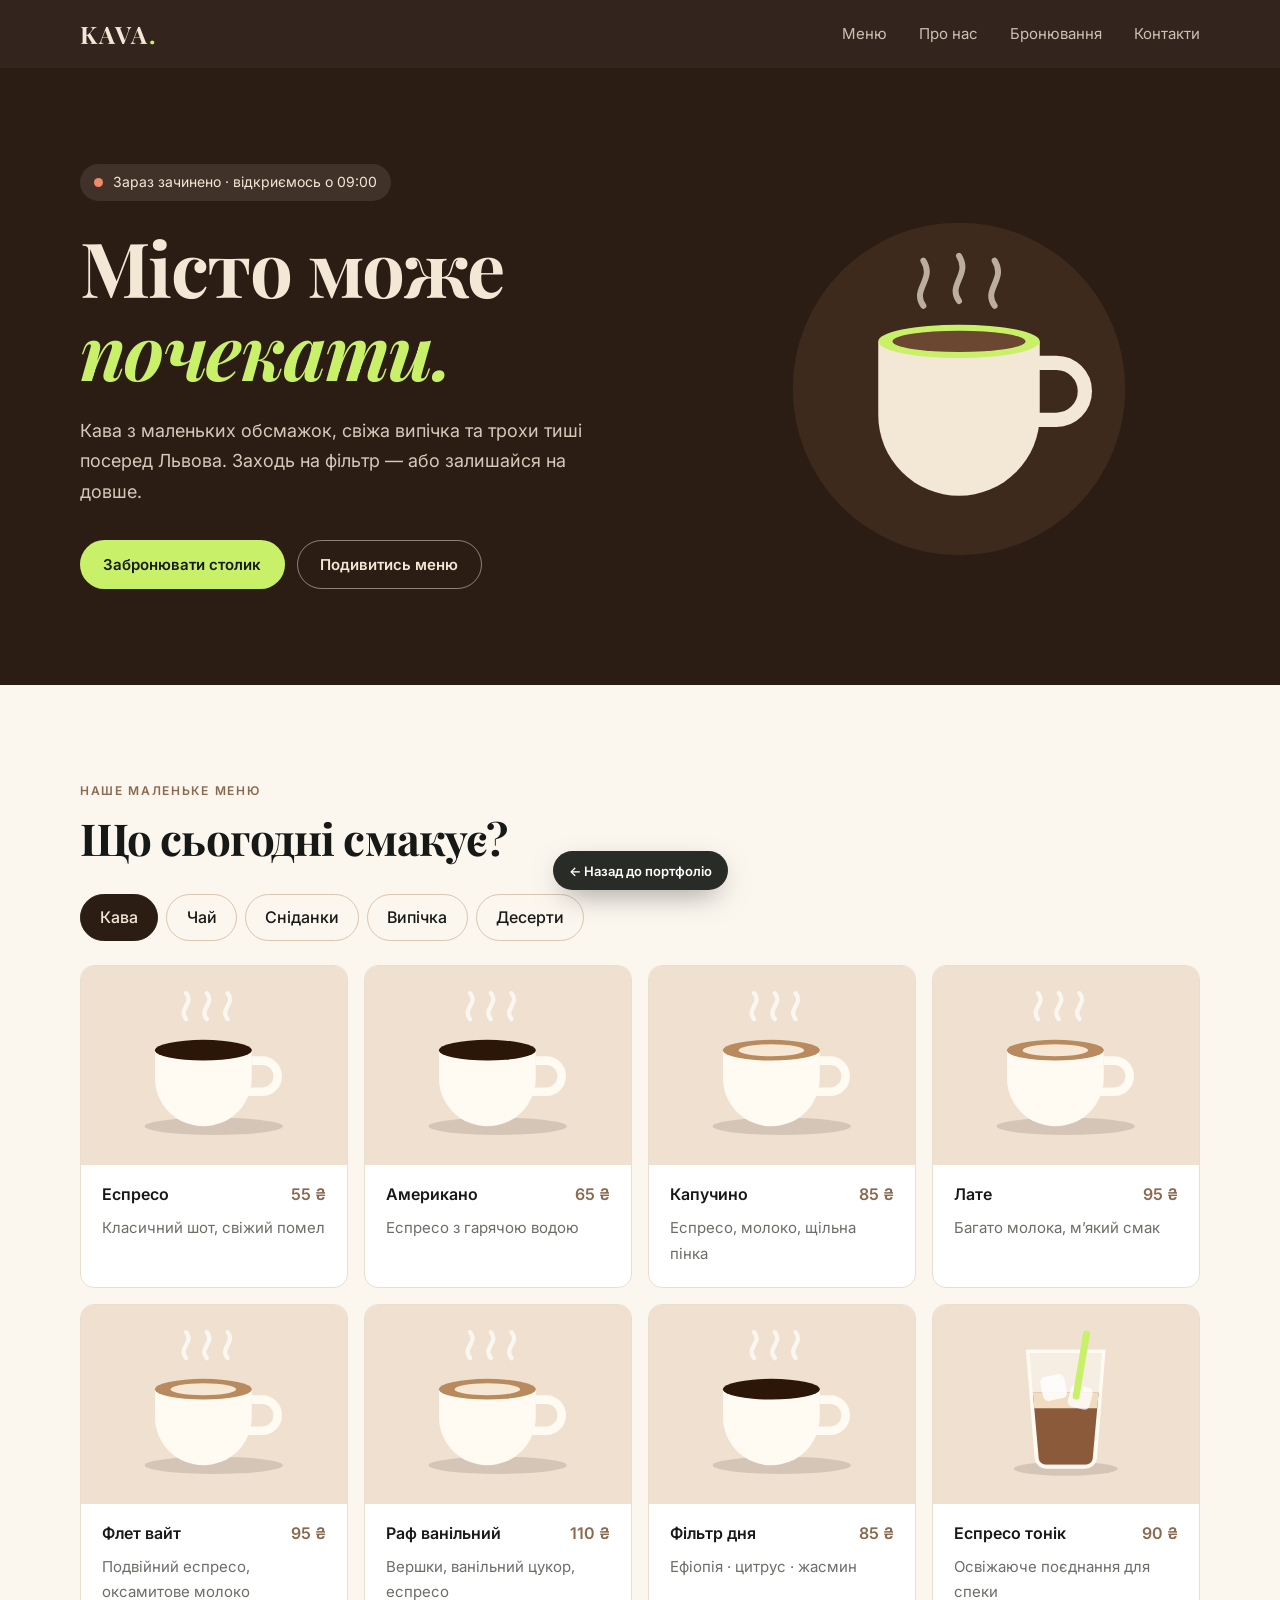
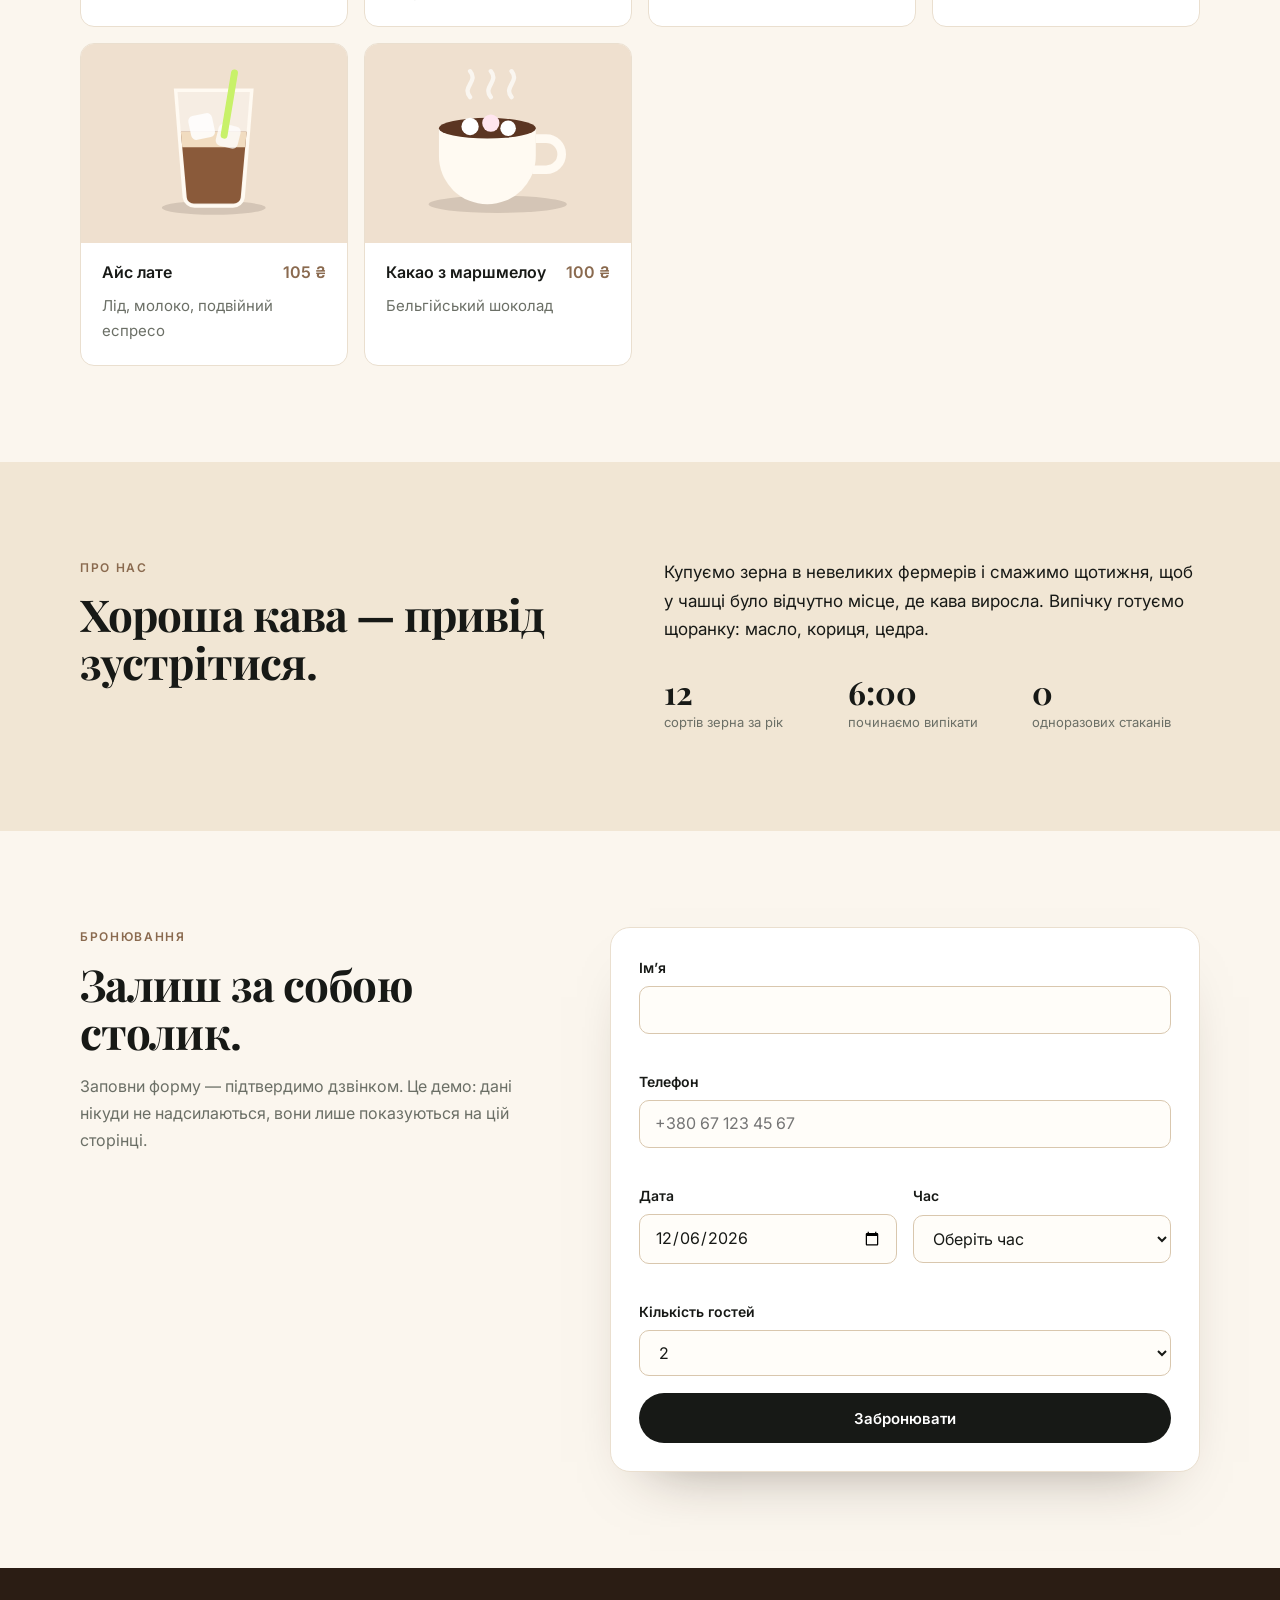
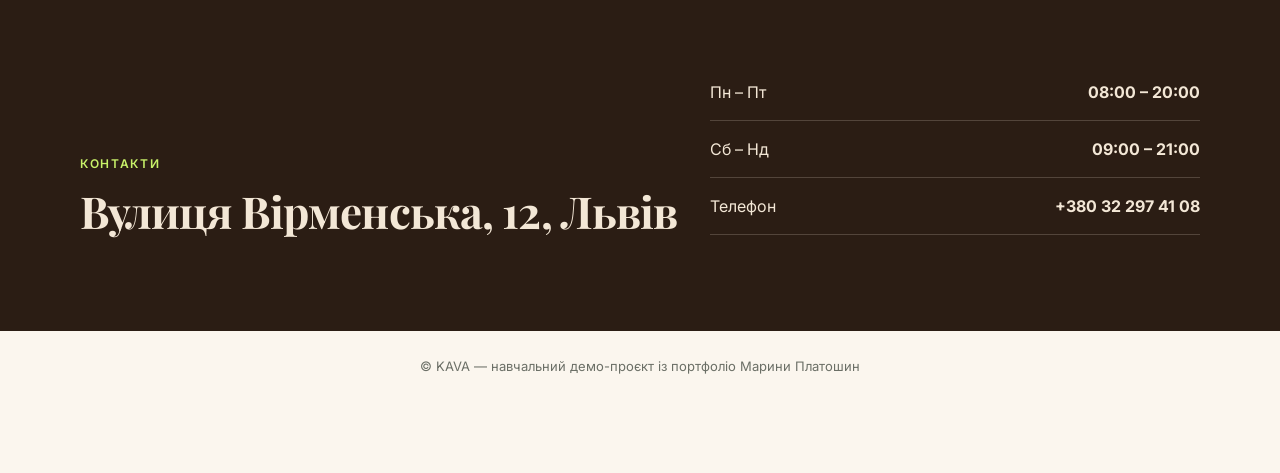
==== projects/cafe/index.html @ 63fb95f3 "Publish five interactive project demos" ====
<!doctype html>
<html lang="uk">
<head>
  <meta charset="UTF-8">
  <meta name="viewport" content="width=device-width, initial-scale=1.0">
  <meta name="theme-color" content="#2b1d14">
  <meta name="description" content="Демо-сайт кав’ярні: меню з категоріями, статус «відкрито/зачинено» та форма бронювання столика з валідацією.">
  <title>KAVA — сайт кав’ярні (демо)</title>
  <link rel="preconnect" href="https://fonts.googleapis.com">
  <link rel="preconnect" href="https://fonts.gstatic.com" crossorigin>
  <link href="https://fonts.googleapis.com/css2?family=Inter:wght@400;500;600&family=Playfair+Display:ital,wght@0,600;0,700;1,600&display=swap" rel="stylesheet">
  <link rel="stylesheet" href="../../assets/base.css">
  <link rel="stylesheet" href="style.css">
</head>
<body class="has-demo-bar">
  <header class="top">
    <div class="wrap top-in">
      <a class="logo" href="#home">KAVA<span>.</span></a>
      <button class="burger" aria-expanded="false" aria-controls="menu-nav" aria-label="Відкрити меню"><span></span><span></span></button>
      <nav id="menu-nav" class="nav" aria-label="Головна навігація">
        <a href="#menu">Меню</a><a href="#about">Про нас</a><a href="#book">Бронювання</a><a href="#visit">Контакти</a>
      </nav>
    </div>
  </header>

  <main>
    <section id="home" class="hero">
      <div class="wrap hero-in">
        <div class="hero-copy">
          <p id="open-status" class="status" role="status"><span class="dot"></span><span class="status-text">Перевіряю години роботи…</span></p>
          <h1>Місто може <em>почекати.</em></h1>
          <p class="lead">Кава з маленьких обсмажок, свіжа випічка та трохи тиші посеред Львова. Заходь на фільтр — або залишайся на довше.</p>
          <div class="hero-actions">
            <a class="btn btn-lime" href="#book">Забронювати столик</a>
            <a class="btn btn-line-light" href="#menu">Подивитись меню</a>
          </div>
        </div>
        <div class="hero-art" aria-hidden="true">
          <svg viewBox="0 0 320 320" role="img"><circle cx="160" cy="170" r="140" fill="#3d2a1d"/>
            <path d="M92 130h136v62a68 68 0 0 1-68 68 68 68 0 0 1-68-68z" fill="#f3e7d6"/>
            <path d="M228 148h14a24 24 0 0 1 0 48h-18" fill="none" stroke="#f3e7d6" stroke-width="12" stroke-linecap="round"/>
            <ellipse cx="160" cy="130" rx="68" ry="14" fill="#c8f169"/><ellipse cx="160" cy="130" rx="56" ry="9" fill="#6b4630"/>
            <path class="steam" d="M130 100c-10-14 10-22 0-38M160 96c-10-14 10-22 0-38M190 100c-10-14 10-22 0-38" fill="none" stroke="#f3e7d6" stroke-width="5" stroke-linecap="round" opacity=".7"/></svg>
        </div>
      </div>
    </section>

    <section id="menu" class="block">
      <div class="wrap">
        <p class="eyebrow">Наше маленьке меню</p>
        <h2>Що сьогодні смакує?</h2>
        <div class="tabs" role="tablist" aria-label="Категорії меню"></div>
        <ul id="menu-list" class="menu-list" role="tabpanel"></ul>
      </div>
    </section>

    <section id="about" class="block alt">
      <div class="wrap about">
        <div>
          <p class="eyebrow">Про нас</p>
          <h2>Хороша кава — привід зустрітися.</h2>
        </div>
        <div class="about-text">
          <p>Купуємо зерна в невеликих фермерів і смажимо щотижня, щоб у чашці було відчутно місце, де кава виросла. Випічку готуємо щоранку: масло, кориця, цедра.</p>
          <ul class="facts">
            <li><b>12</b><span>сортів зерна за рік</span></li>
            <li><b>6:00</b><span>починаємо випікати</span></li>
            <li><b>0</b><span>одноразових стаканів</span></li>
          </ul>
        </div>
      </div>
    </section>

    <section id="book" class="block">
      <div class="wrap book">
        <div>
          <p class="eyebrow">Бронювання</p>
          <h2>Залиш за собою столик.</h2>
          <p class="muted">Заповни форму — підтвердимо дзвінком. Це демо: дані нікуди не надсилаються, вони лише показуються на цій сторінці.</p>
        </div>
        <form id="booking" class="form" novalidate>
          <div class="field"><label for="b-name">Ім’я</label><input id="b-name" name="name" autocomplete="name" required><small class="err" data-for="name"></small></div>
          <div class="field"><label for="b-phone">Телефон</label><input id="b-phone" name="phone" type="tel" inputmode="tel" autocomplete="tel" placeholder="+380 67 123 45 67" required><small class="err" data-for="phone"></small></div>
          <div class="row">
            <div class="field"><label for="b-date">Дата</label><input id="b-date" name="date" type="date" required><small class="err" data-for="date"></small></div>
            <div class="field"><label for="b-time">Час</label><select id="b-time" name="time" required></select><small class="err" data-for="time"></small></div>
          </div>
          <div class="field"><label for="b-guests">Кількість гостей</label>
            <select id="b-guests" name="guests"><option>1</option><option selected>2</option><option>3</option><option>4</option><option>5</option><option>6</option></select></div>
          <button class="btn btn-dark" type="submit">Забронювати</button>
          <p id="book-result" class="result" role="status" hidden></p>
        </form>
      </div>
    </section>

    <section id="visit" class="block dark">
      <div class="wrap visit">
        <div><p class="eyebrow">Контакти</p><h2>Вулиця Вірменська, 12, Львів</h2></div>
        <ul class="hours">
          <li><span>Пн – Пт</span><b>08:00 – 20:00</b></li>
          <li><span>Сб – Нд</span><b>09:00 – 21:00</b></li>
          <li><span>Телефон</span><b>+380 32 297 41 08</b></li>
        </ul>
      </div>
    </section>
  </main>

  <footer class="foot"><div class="wrap">© KAVA — навчальний демо-проєкт із портфоліо Марини Платошин</div></footer>

  <div class="demo-bar"><a href="../../index.html#work">← Назад до портфоліо</a></div>
  <script src="main.js"></script>
</body>
</html>
---- assets/base.css ----
/* Спільні токени, типографіка та кнопки для головної сторінки і всіх демо.
   Правила з DESIGN.md: Inter (текст) + Playfair Display (заголовки),
   плавність 300ms ease-in-out, hover: підйом на 4px + м'яка тінь. */

:root {
  --ink: #171916;
  --paper: #f7f7f4;
  --sand: #eeefe9;
  --lime: #c8f169;
  --olive: #78933f;
  --muted: #6b6f66;
  --line: #dcded5;
  --radius: 14px;
  --ease: all 300ms ease-in-out;
  --font-text: 'Inter', system-ui, -apple-system, 'Segoe UI', Roboto, sans-serif;
  --font-head: 'Playfair Display', Georgia, 'Times New Roman', serif;
}

*, *::before, *::after { box-sizing: border-box; }
html { scroll-behavior: smooth; scroll-padding-top: 84px; -webkit-text-size-adjust: 100%; }
body { margin: 0; font-family: var(--font-text); font-size: 1rem; line-height: 1.7; color: var(--ink); background: var(--paper); -webkit-font-smoothing: antialiased; }
img, svg { max-width: 100%; display: block; }
a { color: inherit; text-decoration: none; }
button, input, select, textarea { font: inherit; color: inherit; }
button { cursor: pointer; }
h1, h2, h3 { font-family: var(--font-head); font-weight: 700; letter-spacing: -0.02em; line-height: 1.1; margin: 0; }
h1 { font-size: clamp(2.5rem, 7vw, 4.75rem); }
h2 { font-size: clamp(2rem, 4.5vw, 2.75rem); }
h3 { font-size: 1.375rem; }
p { margin: 0; }
:focus-visible { outline: 3px solid var(--olive); outline-offset: 3px; border-radius: 6px; }
.sr-only { position: absolute; width: 1px; height: 1px; overflow: hidden; clip: rect(0 0 0 0); white-space: nowrap; }
.wrap { width: min(1120px, 100% - 3rem); margin-inline: auto; }

/* Кнопки */
.btn { display: inline-flex; align-items: center; justify-content: center; gap: .6rem; min-height: 46px; padding: .7rem 1.4rem; border: 1px solid transparent; border-radius: 999px; font-weight: 600; font-size: .9375rem; transition: var(--ease); }
/* Невидима «підошва» під елементом: коли він піднімається при hover, курсор не вислизає з нього (без мерехтіння) */
.btn, .demo-bar a, .add, .cart-btn { position: relative; }
.btn::before, .demo-bar a::before, .add::before, .cart-btn::before { content: ''; position: absolute; left: 0; right: 0; top: 100%; height: 8px; }
.btn:hover { transform: translateY(-4px); box-shadow: 0 16px 32px -12px rgba(23, 25, 22, .35); }
.btn:active { transform: translateY(-1px); }
.btn-dark { background: var(--ink); color: #fff; }
.btn-lime { background: var(--lime); color: var(--ink); }
.btn-line { background: transparent; border-color: var(--ink); color: var(--ink); }
.btn[disabled] { opacity: .45; pointer-events: none; }

/* Тонка панель «назад до портфоліо» у кожному демо */
.demo-bar { position: fixed; z-index: 100; left: 0; right: 0; bottom: 0; display: flex; justify-content: center; padding: .6rem; pointer-events: none; }
.demo-bar a { pointer-events: auto; display: inline-flex; align-items: center; gap: .5rem; padding: .55rem 1rem; background: rgba(23, 25, 22, .92); color: #fff; border-radius: 999px; font-size: .8125rem; font-weight: 600; box-shadow: 0 10px 30px -10px rgba(0, 0, 0, .5); transition: var(--ease); }
.demo-bar a:hover { transform: translateY(-4px); background: var(--ink); }
body.has-demo-bar { padding-bottom: 4.5rem; }

@media (prefers-reduced-motion: reduce) {
  html { scroll-behavior: auto; }
  *, *::before, *::after { transition-duration: .01ms !important; animation-duration: .01ms !important; }
}
---- projects/cafe/style.css ----
body { background: #fbf6ee; --brown: #2b1d14; --cream: #f3e7d6; }
.muted { color: var(--muted); margin-top: 1rem; }
.eyebrow { font-size: .75rem; letter-spacing: .14em; text-transform: uppercase; color: #8a6a4f; font-weight: 600; margin-bottom: .75rem; }

.top { position: sticky; top: 0; z-index: 50; background: rgba(43, 29, 20, .96); backdrop-filter: blur(10px); color: var(--cream); }
.top-in { display: flex; align-items: center; justify-content: space-between; min-height: 68px; }
.logo { font-family: var(--font-head); font-weight: 700; font-size: 1.5rem; letter-spacing: .08em; }
.logo span { color: var(--lime); }
.nav { display: flex; gap: 2rem; font-size: .9375rem; }
.nav a { opacity: .8; transition: var(--ease); }
.nav a:hover { opacity: 1; color: var(--lime); }
.burger { display: none; width: 44px; height: 44px; border: 0; background: none; flex-direction: column; justify-content: center; align-items: center; gap: 6px; }
.burger span { width: 24px; height: 2px; background: var(--cream); transition: var(--ease); }
.burger[aria-expanded="true"] span:first-child { transform: translateY(4px) rotate(45deg); }
.burger[aria-expanded="true"] span:last-child { transform: translateY(-4px) rotate(-45deg); }

.hero { background: var(--brown); color: var(--cream); padding: clamp(3rem, 8vw, 6rem) 0; overflow: hidden; }
.hero-in { display: grid; gap: 3rem; grid-template-columns: 1.1fr .9fr; align-items: center; }
.hero h1 em { color: var(--lime); font-style: italic; }
.lead { margin-top: 1.5rem; max-width: 34rem; font-size: 1.125rem; opacity: .85; }
.hero-actions { display: flex; flex-wrap: wrap; gap: .75rem; margin-top: 2rem; }
.btn-line-light { background: transparent; border-color: rgba(243, 231, 214, .5); color: var(--cream); }
.status { display: inline-flex; align-items: center; gap: .6rem; margin-bottom: 1.5rem; padding: .4rem .9rem; border-radius: 999px; background: rgba(243, 231, 214, .1); font-size: .875rem; }
.dot { width: 9px; height: 9px; border-radius: 50%; background: #999; }
.status.open .dot { background: #7ddc6b; box-shadow: 0 0 0 4px rgba(125, 220, 107, .25); }
.status.closed .dot { background: #f08a6b; }
.hero-art svg { width: min(100%, 380px); margin-inline: auto; }
.steam { animation: steam 3s ease-in-out infinite; transform-origin: center; }
@keyframes steam { 0%, 100% { opacity: .35; transform: translateY(0); } 50% { opacity: .8; transform: translateY(-6px); } }

.block { padding: clamp(3.5rem, 8vw, 6rem) 0; }
.block.alt { background: #f1e6d4; }
.block.dark { background: var(--brown); color: var(--cream); }
.block.dark .eyebrow { color: var(--lime); }

.tabs { display: flex; flex-wrap: wrap; gap: .5rem; margin: 2rem 0 1.5rem; }
.tab { padding: .55rem 1.2rem; border: 1px solid #d9c7ae; border-radius: 999px; background: transparent; font-weight: 500; transition: var(--ease); }
.tab:hover { transform: translateY(-2px); }
.tab[aria-selected="true"] { background: var(--brown); border-color: var(--brown); color: var(--cream); }
.menu-list { list-style: none; margin: 0; padding: 0; display: grid; gap: 1rem; grid-template-columns: repeat(auto-fill, minmax(250px, 1fr)); }
.menu-item { display: flex; flex-direction: column; overflow: hidden; background: #fff; border-radius: var(--radius); border: 1px solid #eadfcf; transition: var(--ease); }
.dish { width: 100%; aspect-ratio: 3 / 2; object-fit: cover; background: #efe3d0; }
.dish-body { padding: 1.1rem 1.3rem 1.3rem; }
.menu-item:hover { transform: translateY(-4px); box-shadow: 0 20px 40px -20px rgba(43, 29, 20, .35); }
.food { aspect-ratio: 4 / 3; display: grid; place-items: center; background: #efe0cf; }
.food svg { width: 78%; height: auto; max-height: 90%; }
.food[data-cat="Чай"] { background: #e3ebd6; }
.food[data-cat="Сніданки"] { background: #f6e6c6; }
.food[data-cat="Випічка"] { background: #f2dbc2; }
.food[data-cat="Десерти"] { background: #f3dde0; }
.menu-body { padding: 1rem 1.3rem 1.3rem; }
.menu-item .top-line { display: flex; justify-content: space-between; gap: 1rem; font-weight: 600; }
.menu-item .price { color: #8a6a4f; white-space: nowrap; }
.menu-item p { margin-top: .4rem; font-size: .9375rem; color: var(--muted); }

.about { display: grid; gap: 3rem; grid-template-columns: 1fr 1fr; align-items: start; }
.about-text p { font-size: 1.0625rem; }
.facts { list-style: none; margin: 2rem 0 0; padding: 0; display: grid; grid-template-columns: repeat(3, 1fr); gap: 1rem; }
.facts b { display: block; font-family: var(--font-head); font-size: 2rem; line-height: 1; }
.facts span { font-size: .8125rem; color: var(--muted); }

.book { display: grid; gap: 3rem; grid-template-columns: .9fr 1.1fr; align-items: start; }
.form { display: grid; gap: 1.1rem; padding: 1.75rem; background: #fff; border-radius: 20px; border: 1px solid #eadfcf; box-shadow: 0 30px 60px -40px rgba(43, 29, 20, .5); }
.row { display: grid; grid-template-columns: 1fr 1fr; gap: 1rem; }
.field { display: grid; gap: .35rem; }
.field label { font-size: .875rem; font-weight: 600; }
.field input, .field select { min-height: 46px; padding: .6rem .9rem; border: 1px solid #d9c7ae; border-radius: 10px; background: #fffdf9; transition: var(--ease); }
.field input:focus, .field select:focus { outline: none; border-color: var(--brown); box-shadow: 0 0 0 3px rgba(200, 241, 105, .6); }
.field.invalid input, .field.invalid select { border-color: #c0392b; }
.err { color: #b3261e; font-size: .8125rem; min-height: 1em; }
.result { padding: 1rem 1.2rem; border-radius: 12px; background: #eaf6d0; color: #2f4a0f; font-weight: 500; }

.visit { display: grid; gap: 2rem; grid-template-columns: 1.1fr .9fr; align-items: end; }
.hours { list-style: none; margin: 0; padding: 0; }
.hours li { display: flex; justify-content: space-between; gap: 1rem; padding: .9rem 0; border-bottom: 1px solid rgba(243, 231, 214, .2); }
.foot { padding: 1.5rem 0; font-size: .8125rem; color: var(--muted); text-align: center; }

@media (max-width: 760px) {
  .burger { display: flex; }
  .nav { position: absolute; top: 68px; left: 0; right: 0; display: none; flex-direction: column; gap: 0; padding: .5rem 1.5rem 1.25rem; background: var(--brown); }
  .nav.open { display: flex; }
  .nav a { padding: .85rem 0; border-bottom: 1px solid rgba(243, 231, 214, .12); }
  .hero-in, .about, .book, .visit { grid-template-columns: 1fr; }
  .hero-art { order: -1; }
  .hero-art svg { width: 62%; }
  .row { grid-template-columns: 1fr; }
}
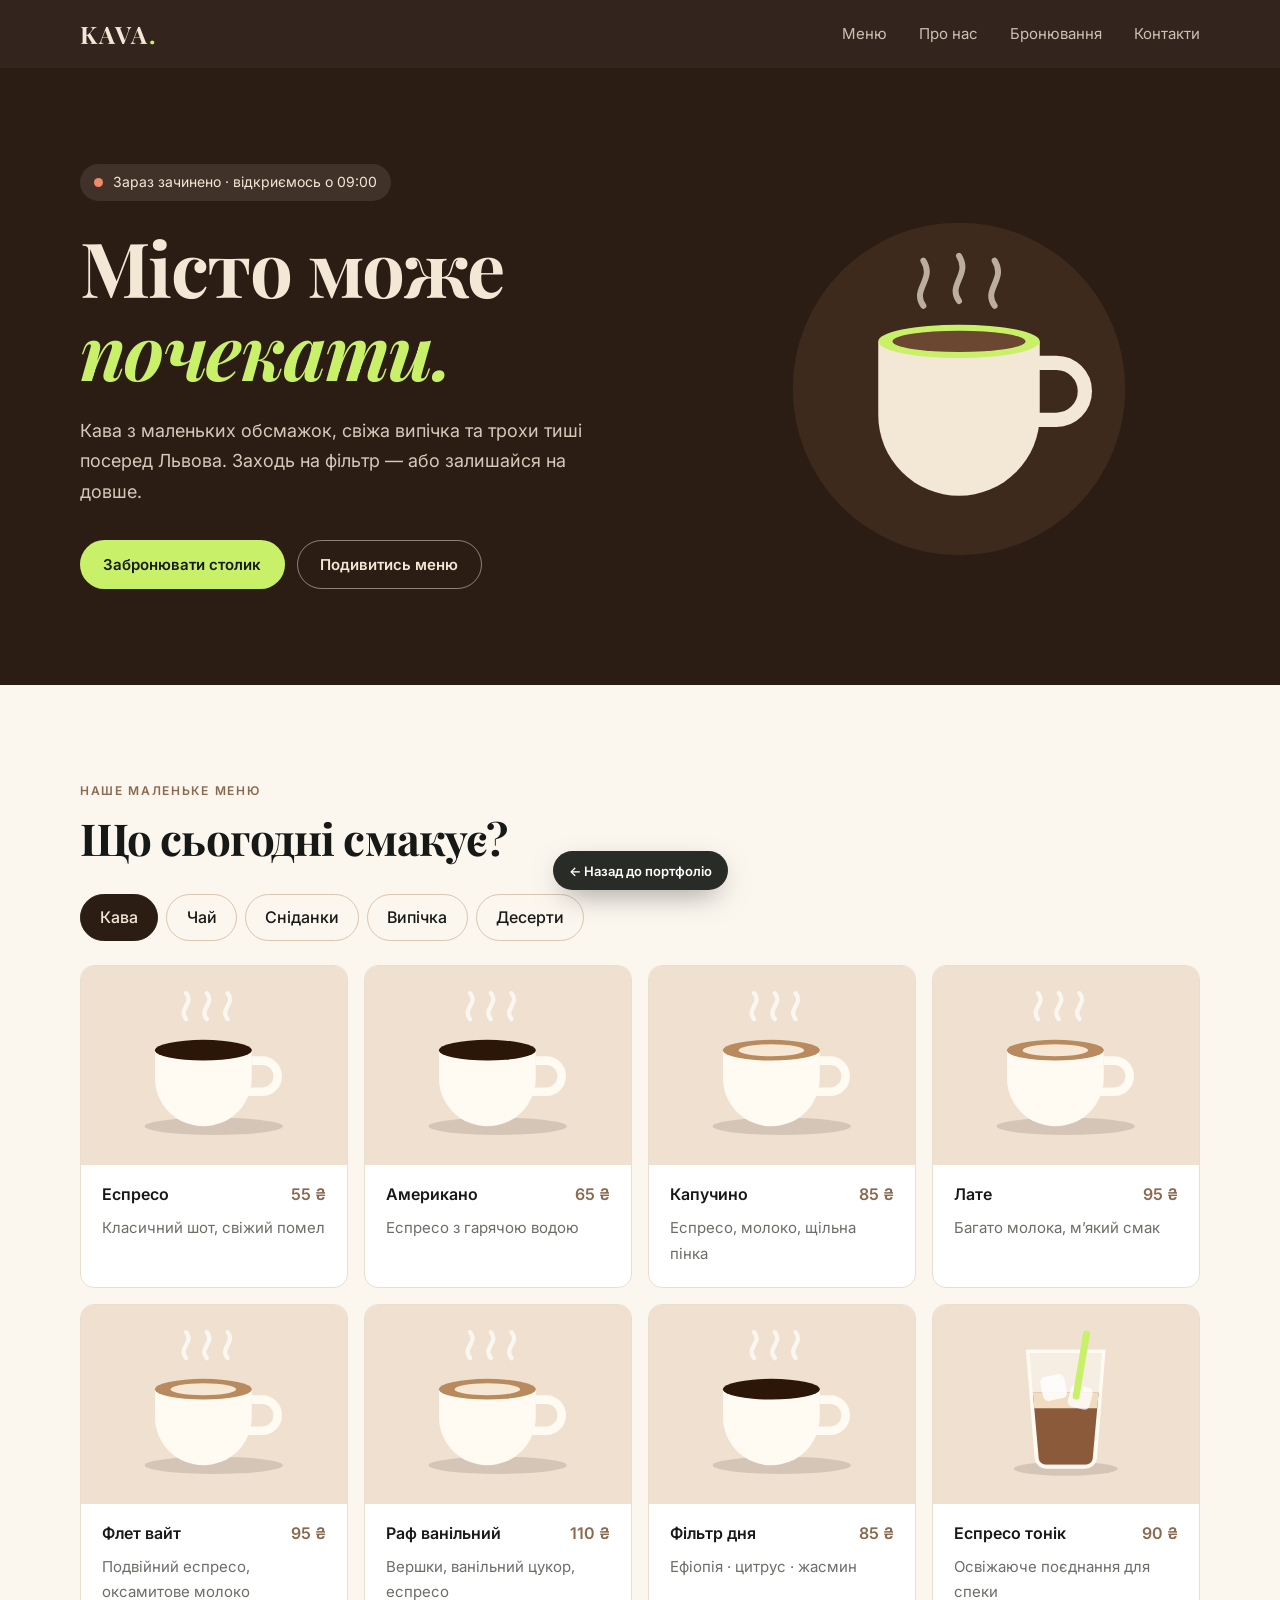
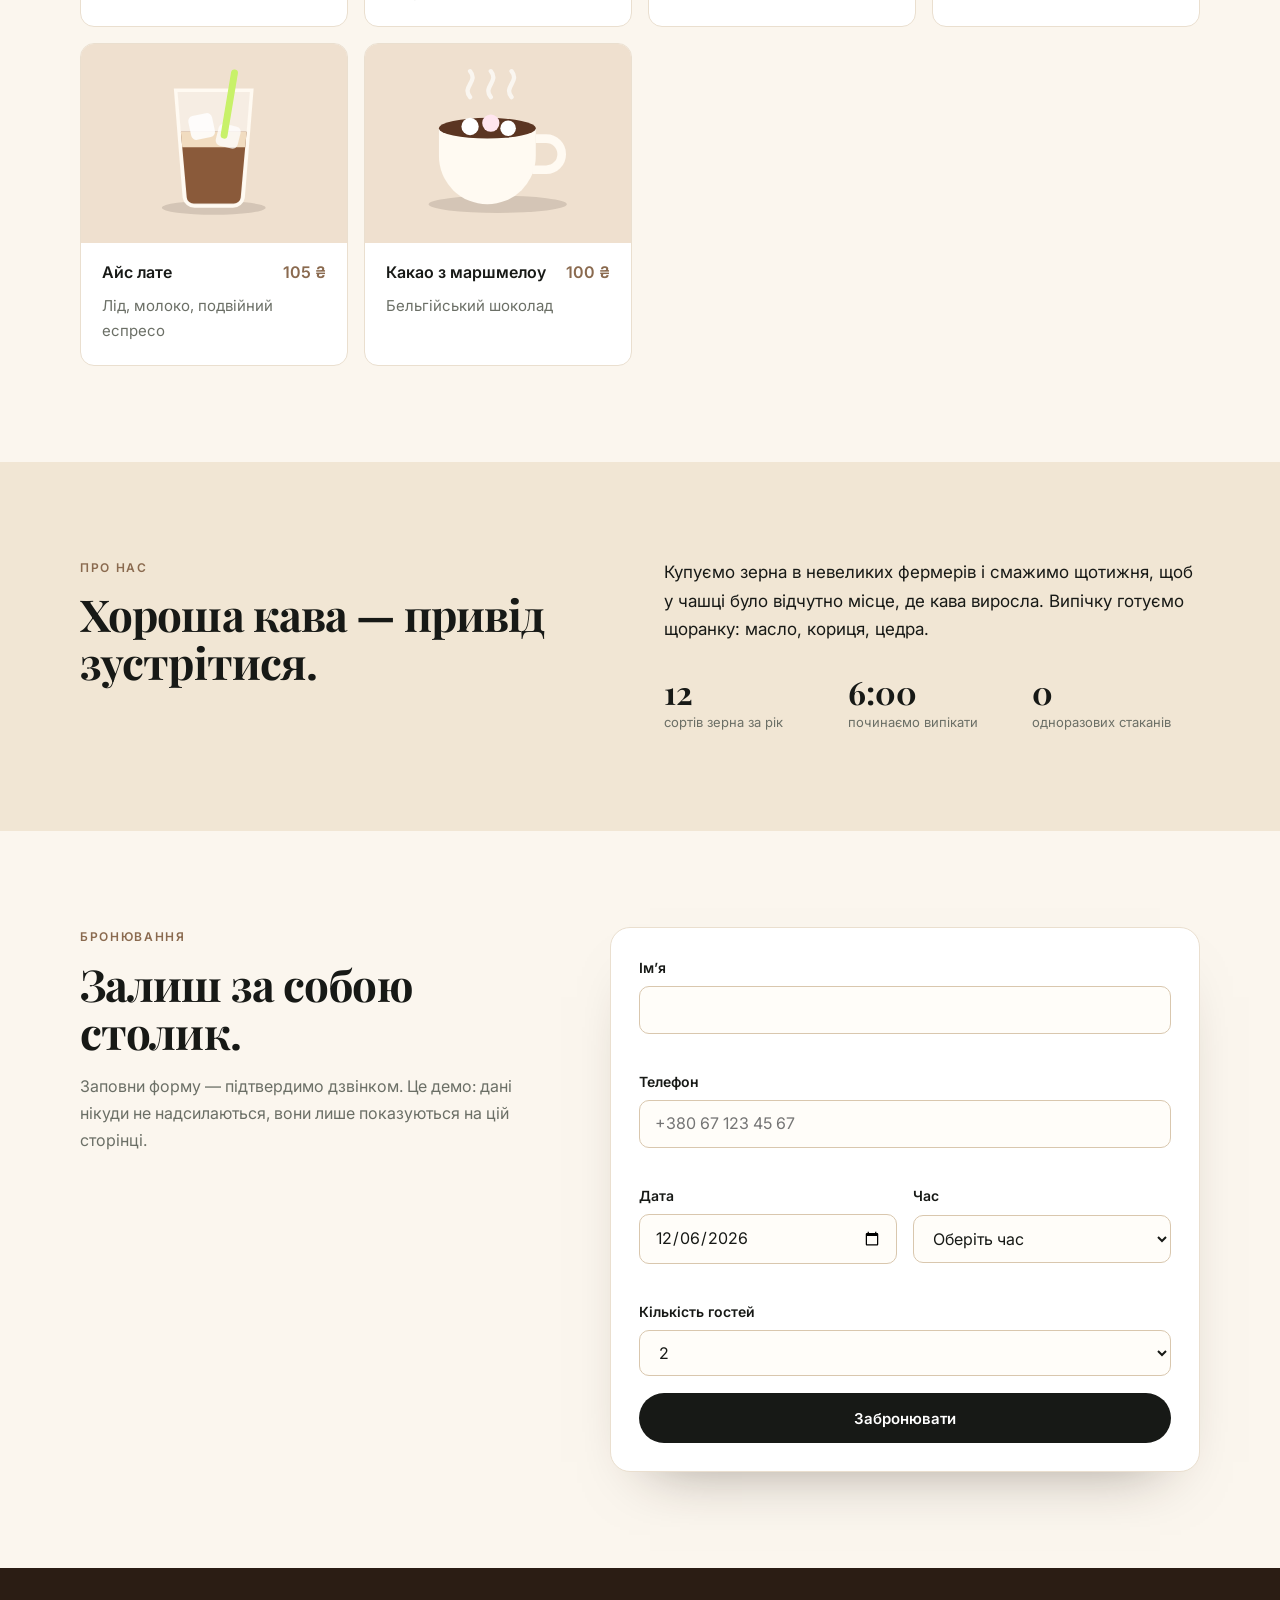
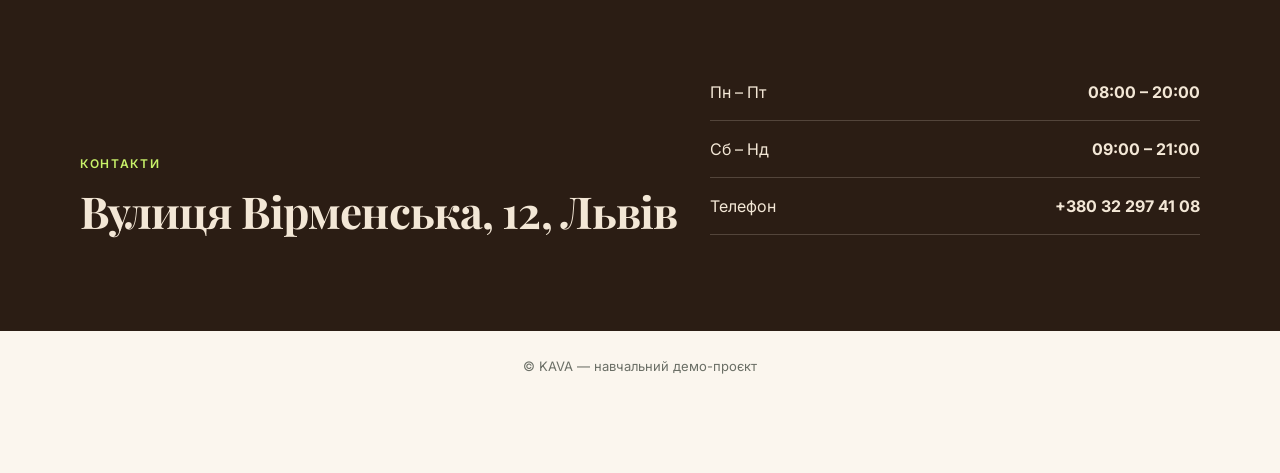
==== commit e78a046b: "Remove outdated demo credit from café page" ====
--- a/projects/cafe/index.html
+++ b/projects/cafe/index.html
@@ -105,7 +105,7 @@
     </section>
   </main>
 
-  <footer class="foot"><div class="wrap">© KAVA — навчальний демо-проєкт із портфоліо Марини Платошин</div></footer>
+  <footer class="foot"><div class="wrap">© KAVA — навчальний демо-проєкт</div></footer>
 
   <div class="demo-bar"><a href="../../index.html#work">← Назад до портфоліо</a></div>
   <script src="main.js"></script>
